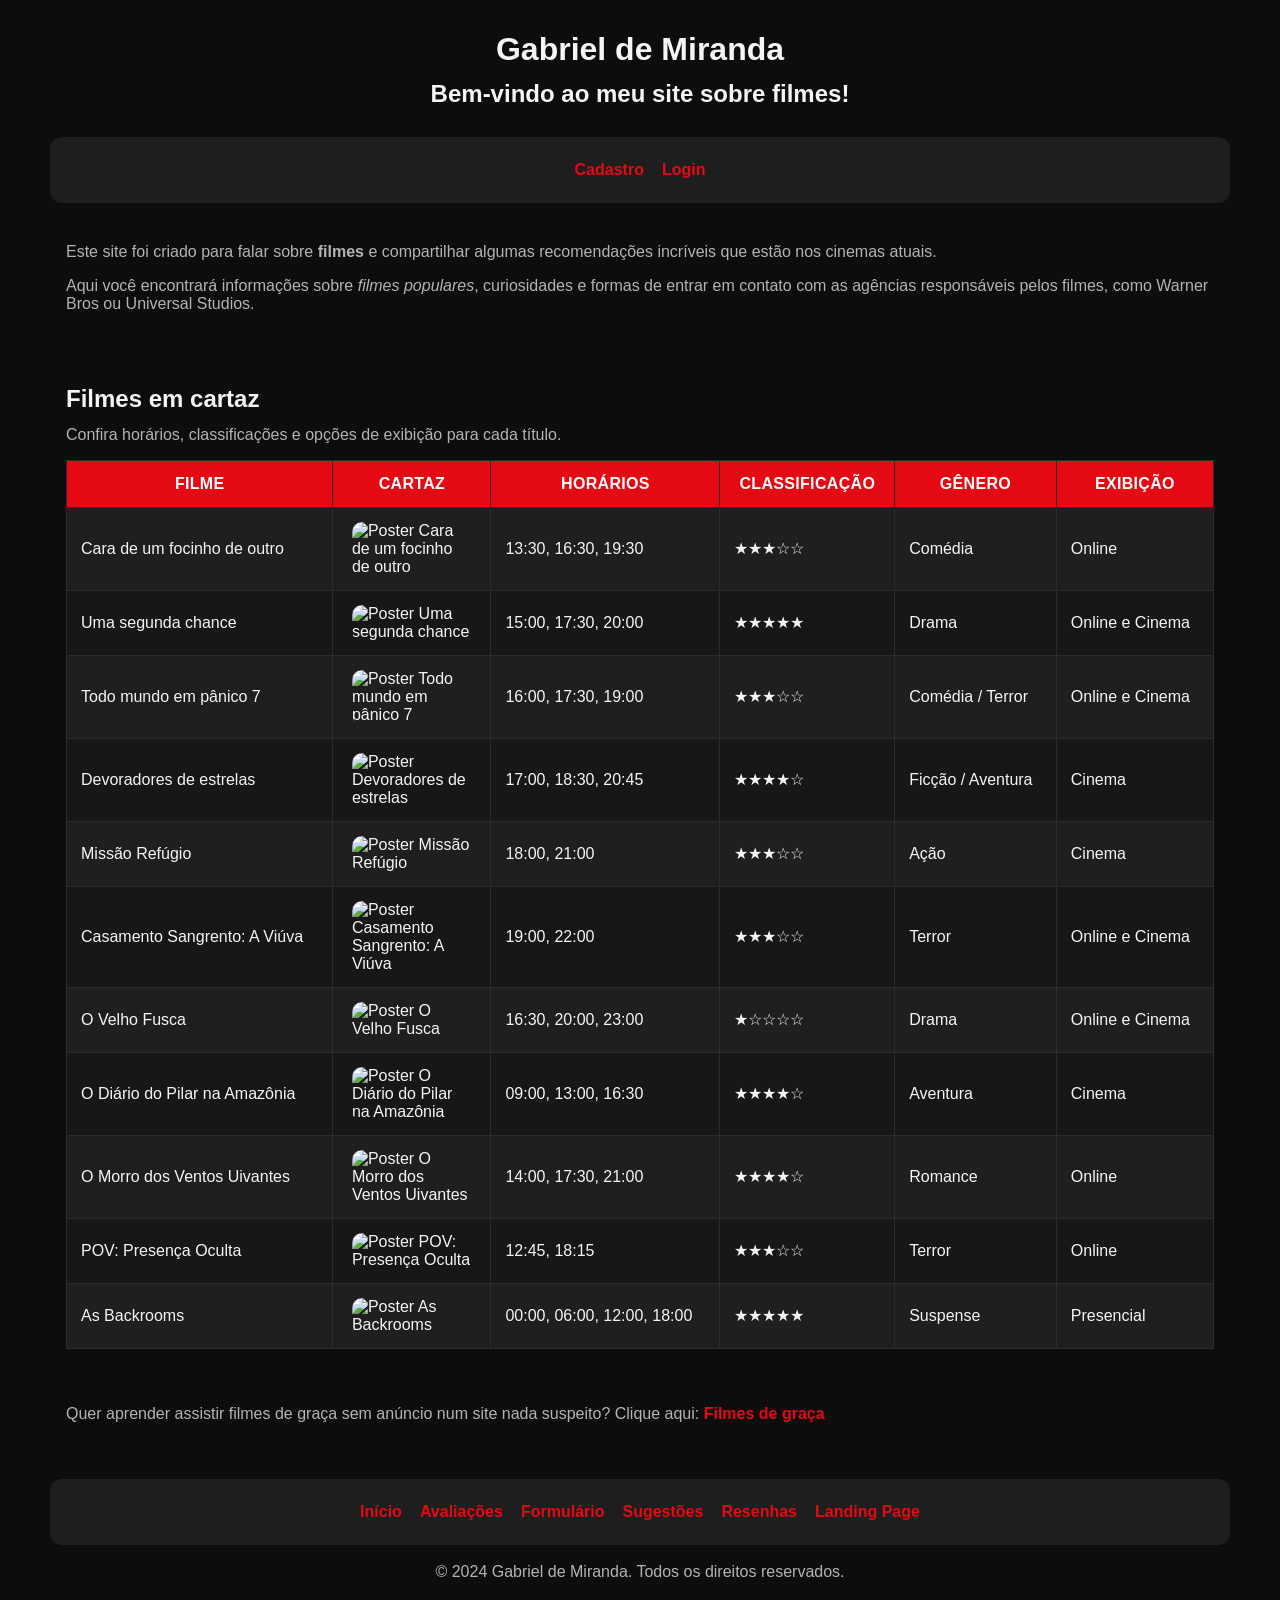
==== index.html @ 4d3b5ae1 "Responsividade alteração" ====
<!DOCTYPE html>
<html lang="pt-BR">

<head>
    <meta charset="UTF-8">
    <meta name="description" content="Gabriel de Miranda">
    <meta name="viewport" content="width=device-width, initial-scale=1.0">
    <title>Início - Filmes</title>
    <link rel="stylesheet" href="style.css">
</head>

<body>
    <header>
        <h1>Gabriel de Miranda</h1>
        <h2>Bem-vindo ao meu site sobre filmes!</h2>
    </header>

    <nav class="top-menu">
        <ul>
            <li><a href="conta/cadastro.html">Cadastro</a></li>
            <li><a href="conta/login.html">Login</a></li>
        </ul>
    </nav>

    <section class="intro">
        <p>Este site foi criado para falar sobre <strong>filmes</strong> e compartilhar algumas recomendações incríveis
            que estão nos cinemas atuais.</p>
        <p>Aqui você encontrará informações sobre <em>filmes populares</em>, curiosidades e formas de entrar em contato
            com as agências responsáveis pelos filmes, como Warner Bros ou Universal Studios.</p>
    </section>

    <section class="movie-table-section">
        <h2>Filmes em cartaz</h2>
        <p>Confira horários, classificações e opções de exibição para cada título.</p>

        <table class="movie-table">
            <thead>
                <tr>
                    <th>Filme</th>
                    <th>Cartaz</th>
                    <th>Horários</th>
                    <th>Classificação</th>
                    <th>Gênero</th>
                    <th>Exibição</th>
                </tr>
            </thead>
            <tbody>
                <tr>
                    <td>Cara de um focinho de outro</td>
                    <td><img class="poster"
                            src="https://br.web.img3.acsta.net/c_310_420/img/47/92/4792740edfeef9efd6152f65743bcc8e.jpg"
                            alt="Poster Cara de um focinho de outro"></td>
                    <td>13:30, 16:30, 19:30</td>
                    <td>★★★☆☆</td>
                    <td>Comédia</td>
                    <td>Online</td>
                </tr>
                <tr>
                    <td>Uma segunda chance</td>
                    <td><img class="poster"
                            src="https://br.web.img2.acsta.net/c_310_420/img/d8/b8/d8b881a85dfcc80a1103184df5039128.jpg"
                            alt="Poster Uma segunda chance"></td>
                    <td>15:00, 17:30, 20:00</td>
                    <td>★★★★★</td>
                    <td>Drama</td>
                    <td>Online e Cinema</td>
                </tr>
                <tr>
                    <td>Todo mundo em pânico 7</td>
                    <td><img class="poster"
                            src="https://br.web.img3.acsta.net/c_310_420/img/f9/05/f9057daa31ce46e6a8d9114415da3d88.jpg"
                            alt="Poster Todo mundo em pânico 7"></td>
                    <td>16:00, 17:30, 19:00</td>
                    <td>★★★☆☆</td>
                    <td>Comédia / Terror</td>
                    <td>Online e Cinema</td>
                </tr>
                <tr>
                    <td>Devoradores de estrelas</td>
                    <td><img class="poster"
                            src="https://br.web.img3.acsta.net/c_310_420/img/00/51/0051bc7965f851f46f856d4119741487.jpg"
                            alt="Poster Devoradores de estrelas"></td>
                    <td>17:00, 18:30, 20:45</td>
                    <td>★★★★☆</td>
                    <td>Ficção / Aventura</td>
                    <td>Cinema</td>
                </tr>
                <tr>
                    <td>Missão Refúgio</td>
                    <td><img class="poster"
                            src="https://tse4.mm.bing.net/th/id/OIP._Yv1V54DUYKxq0rd8Lj4CgHaJH?rs=1&pid=ImgDetMain&o=7&rm=3"
                            alt="Poster Missão Refúgio"></td>
                    <td>18:00, 21:00</td>
                    <td>★★★☆☆</td>
                    <td>Ação</td>
                    <td>Cinema</td>
                </tr>
                <tr>
                    <td>Casamento Sangrento: A Viúva</td>
                    <td><img class="poster"
                            src="https://tse2.mm.bing.net/th/id/OIP.L_45iMwqxzNr4Jb0W6HfYAAAAA?rs=1&pid=ImgDetMain&o=7&rm=3"
                            alt="Poster Casamento Sangrento: A Viúva"></td>
                    <td>19:00, 22:00</td>
                    <td>★★★☆☆</td>
                    <td>Terror</td>
                    <td>Online e Cinema</td>
                </tr>
                <tr>
                    <td>O Velho Fusca</td>
                    <td><img class="poster"
                            src="https://ingresso-a.akamaihd.net/prd/img/movie/o-velho-fusca/0d661753-6525-4499-8fdb-544d3c8961cc.webp"
                            alt="Poster O Velho Fusca"></td>
                    <td>16:30, 20:00, 23:00</td>
                    <td>★☆☆☆☆</td>
                    <td>Drama</td>
                    <td>Online e Cinema</td>
                </tr>
                <tr>
                    <td>O Diário do Pilar na Amazônia</td>
                    <td><img class="poster"
                            src="https://br.web.img3.acsta.net/c_310_420/img/ff/52/ff52836c4a365a40ba88e583629a0a9c.jpg"
                            alt="Poster O Diário do Pilar na Amazônia"></td>
                    <td>09:00, 13:00, 16:30</td>
                    <td>★★★★☆</td>
                    <td>Aventura</td>
                    <td>Cinema</td>
                </tr>
                <tr>
                    <td>O Morro dos Ventos Uivantes</td>
                    <td><img class="poster"
                            src="https://ingresso-a.akamaihd.net/prd/img/movie/o-morro-dos-ventos-uivantes/c49d48d8-a444-4e81-86cd-18ea1cad5202.webp"
                            alt="Poster O Morro dos Ventos Uivantes"></td>
                    <td>14:00, 17:30, 21:00</td>
                    <td>★★★★☆</td>
                    <td>Romance</td>
                    <td>Online</td>
                </tr>
                <tr>
                    <td>POV: Presença Oculta</td>
                    <td><img class="poster"
                            src="https://br.web.img2.acsta.net/c_310_420/img/98/85/9885ffaf3b5e3f537e50252d64cd3f02.jpg"
                            alt="Poster POV: Presença Oculta"></td>
                    <td>12:45, 18:15</td>
                    <td>★★★☆☆</td>
                    <td>Terror</td>
                    <td>Online</td>
                </tr>
                <tr>
                    <td>As Backrooms</td>
                    <td><img class="poster"
                            src="https://media.fstatic.com/lsvZSmba5WqUWxgvVQLoDSPXcoc=/322x478/smart/filters:format(webp)/media/movies/covers/2025/03/imagem_2025-03-15_110748937.png"
                            alt="Poster As Backrooms"></td>
                    <td>00:00, 06:00, 12:00, 18:00</td>
                    <td>★★★★★</td>
                    <td>Suspense</td>
                    <td>Presencial</td>
                </tr>
            </tbody>
        </table>
    </section>

    <section class="share-link">
        <p>Quer aprender assistir filmes de graça sem anúncio num site nada suspeito? Clique aqui: <a
                href="https://youtu.be/i8ju_10NkGY?si=MQJ43H3iL8rvfusj" target="_blank">Filmes de graça</a></p>
    </section>

    <nav>
        <ul>
            <li><a href="index.html">Início</a></li>
            <li><a href="sobre.html">Avaliações</a></li>
            <li><a href="conta/formularioFilmes.html">Formulário</a></li>
            <li><a href="contato.html">Sugestões</a></li>
            <li><a href="explication.html">Resenhas</a></li>
            <li><a href="landingpage.html">Landing Page</a></li>
        </ul>
    </nav>

    <footer>
        <p>© 2024 Gabriel de Miranda. Todos os direitos reservados.</p>
    </footer>
</body>

</html>
---- style.css ----
/* Tema de cores do site
   Fundo escuro, textos claros e detalhes em vermelho. */

* {
    box-sizing: border-box;
}

body {
    margin: 0;
    font-family: Arial, sans-serif;
    background-color: #0D0D0D;
    color: #F5F5F5;
}

header,
section,
footer,
nav {
    max-width: 1180px;
    margin: 0 auto;
    padding: 16px;
}

header {
    text-align: center;
    padding-top: 30px;
}

h1,
h2,
h3 {
    margin: 0 0 12px;
    line-height: 1.2;
}

p {
    margin: 0 0 16px;
    color: #B3B3B3;
}

a {
    color: #E50914;
    text-decoration: none;
    font-weight: bold;
}

a:hover {
    text-decoration: underline;
}

.top-menu ul,
nav ul {
    list-style: none;
    margin: 0;
    padding: 0;
    display: flex;
    flex-wrap: wrap;
    justify-content: center;
    gap: 18px;
}

.top-menu {
    background-color: rgba(31, 31, 31, 0.96);
    border-radius: 12px;
    margin: 0 auto 24px;
    max-width: 1180px;
}

nav {
    background-color: rgba(31, 31, 31, 0.96);
    border-radius: 12px;
    margin: 24px auto 0;
}

nav ul li {
    padding: 8px 0;
}

nav ul li a,
.top-menu ul li a {
    color: #E50914;
}

.intro,
.movie-table-section,
.share-link,
.review-list,
.landing-info {
    margin-bottom: 24px;
}

.movie-table {
    width: 100%;
    border-collapse: collapse;
    margin-top: 16px;
}

.movie-table th,
.movie-table td {
    padding: 14px;
    border: 1px solid #2b2b2b;
    vertical-align: middle;
}

.movie-table thead th {
    background-color: #E50914;
    color: #fff;
    text-transform: uppercase;
    letter-spacing: 0.02em;
}

.movie-table tbody tr {
    background-color: #1F1F1F;
}

.movie-table tbody tr:nth-child(even) {
    background-color: #171717;
}

.poster {
    width: 120px;
    border-radius: 10px;
    display: block;
    margin: 0 auto;
}

.review-list {
    display: grid;
    gap: 20px;
}

.review-card {
    background-color: #1F1F1F;
    border: 1px solid #2b2b2b;
    padding: 22px;
    border-radius: 16px;
}

.review-card h2 {
    margin-bottom: 10px;
    color: #F5F5F5;
}

.review-card .meta {
    margin-bottom: 10px;
    color: #B3B3B3;
}

.review-form-section {
    background-color: #1F1F1F;
    border: 1px solid #2b2b2b;
    border-radius: 18px;
    padding: 24px;
    margin-bottom: 24px;
}

.review-form {
    display: grid;
    gap: 16px;
}

.review-form label {
    color: #F5F5F5;
    font-weight: bold;
}

.review-form input,
.review-form select,
.review-form textarea {
    width: 100%;
    background-color: #0D0D0D;
    border: 1px solid #2b2b2b;
    color: #F5F5F5;
    padding: 12px;
    border-radius: 12px;
}

.review-form textarea {
    resize: vertical;
}

.review-form button {
    width: fit-content;
    padding: 14px 24px;
    margin-top: 8px;
}

.response-message {
    margin: 0;
    font-size: 0.95rem;
}

.editable {
    display: inline-block;
    background-color: #1F1F1F;
    padding: 16px;
    margin-top: 16px;
    border: 1px solid #2b2b2b;
    border-radius: 10px;
    width: calc(100% - 34px);
}

button,
.button {
    display: inline-block;
    background-color: #E50914;
    color: #fff;
    padding: 12px 22px;
    border-radius: 10px;
    border: none;
    text-transform: uppercase;
    letter-spacing: 0.04em;
    cursor: pointer;
}

button:hover,
.button:hover {
    opacity: 0.92;
}

.carousel {
    position: relative;
    overflow: hidden;
    margin: 0 auto;
    max-width: 1180px;
    border-radius: 18px;
}

.carousel-track {
    display: flex;
    width: 300%;
    animation: slide 18s infinite;
}

.carousel-slide {
    width: 100%;
    flex-shrink: 0;
    padding: 24px;
    display: grid;
    gap: 16px;
    align-items: center;
    justify-items: center;
    background-color: #141414;
}

.carousel-slide img {
    width: 100%;
    max-width: 420px;
    border-radius: 18px;
    box-shadow: 0 12px 30px rgba(0, 0, 0, 0.45);
}

.carousel-slide h2,
.carousel-slide p {
    max-width: 780px;
    text-align: center;
}

@keyframes slide {

    0%,
    33.333%,
    100% {
        transform: translateX(0);
    }

    34%,
    66.666% {
        transform: translateX(-33.333%);
    }

    67%,
    99.999% {
        transform: translateX(-66.666%);
    }
}

footer {
    text-align: center;
    padding: 18px 16px 32px;
    color: #888;
}

@media (max-width: 860px) {

    .movie-table th,
    .movie-table td {
        padding: 10px;
    }

    .carousel-track {
        animation-duration: 20s;
    }
}
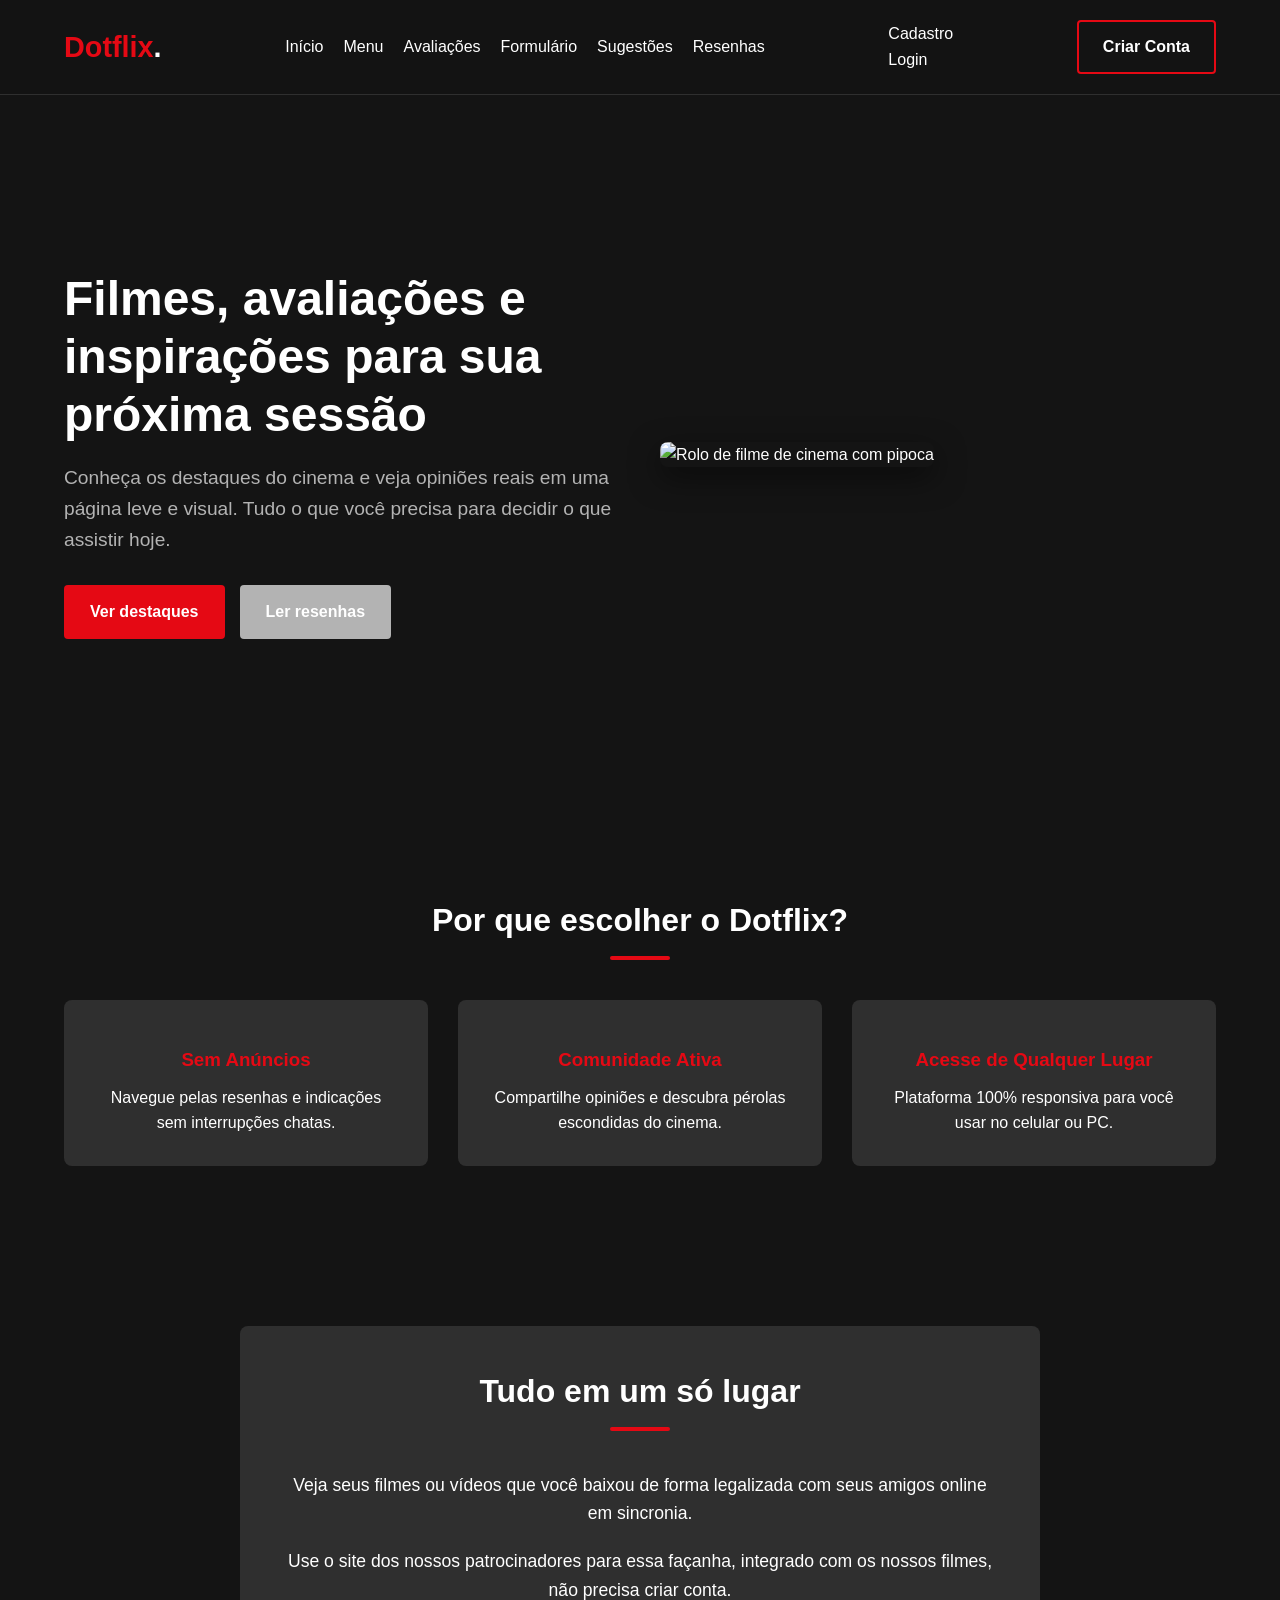
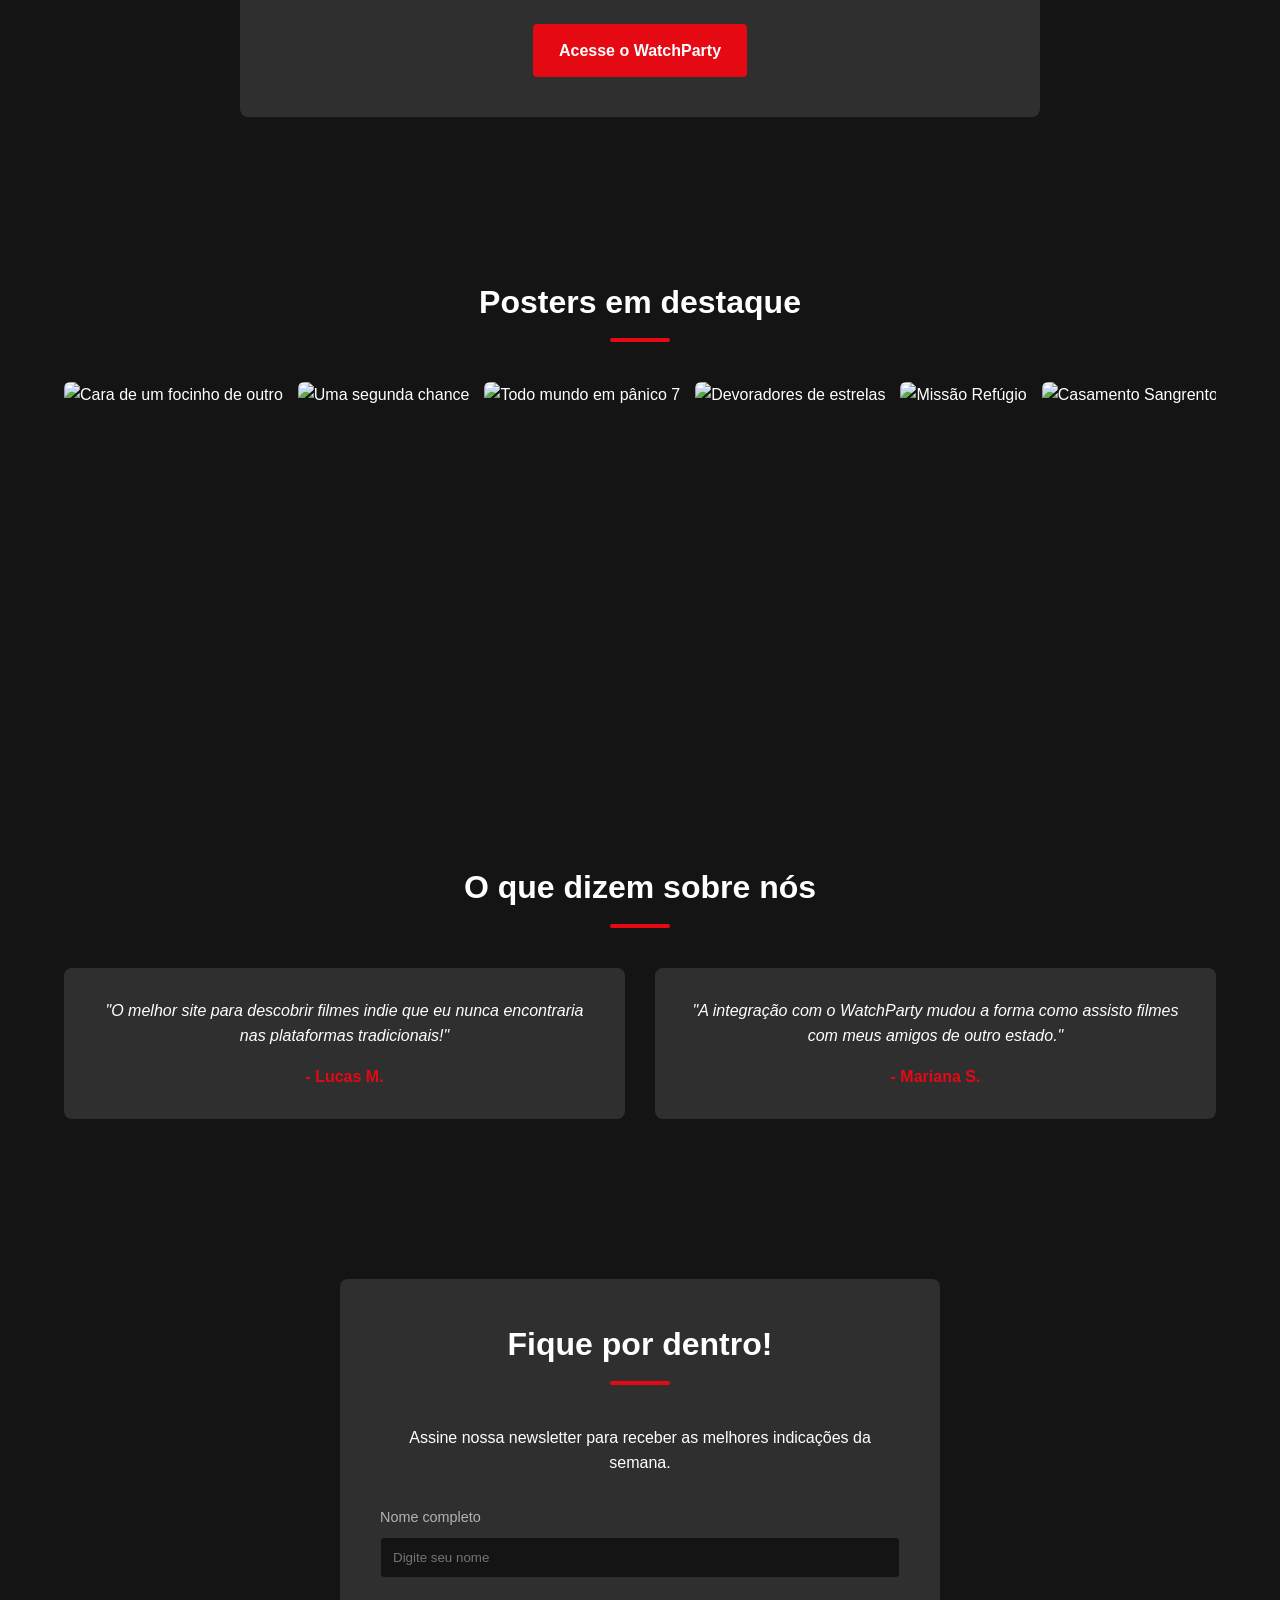
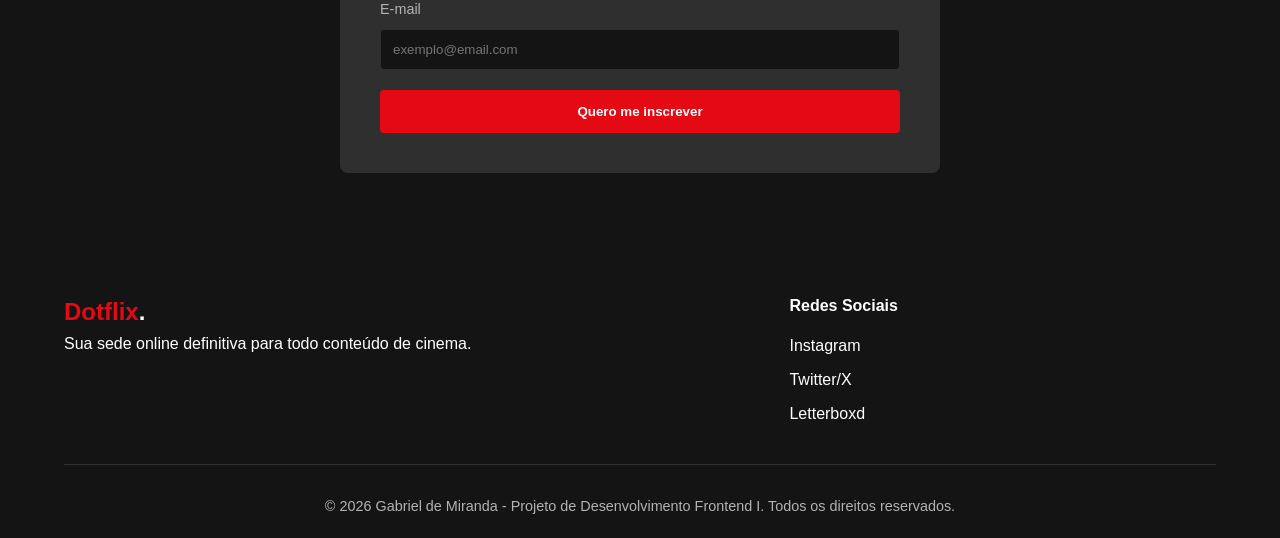
==== commit 880adb95: "." ====
--- a/index.html
+++ b/index.html
@@ -3,180 +3,170 @@
 
 <head>
     <meta charset="UTF-8">
-    <meta name="description" content="Gabriel de Miranda">
     <meta name="viewport" content="width=device-width, initial-scale=1.0">
-    <title>Início - Filmes</title>
-    <link rel="stylesheet" href="style.css">
+    <title>Landing Page - Dotflix</title>
+    <link href="https://fonts.googleapis.com/css2?family=Poppins:wght@300;400;600;700&display=swap" rel="stylesheet">
+    <link rel="stylesheet" href="CSS/landingpage.css">
+    <link rel="stylesheet" href="https://cdnjs.cloudflare.com/ajax/libs/font-awesome/7.0.1/css/all.min.css"
+        integrity="sha512-2SwdPD6INVrV/lHTZbO2nodKhrnDdJK9/kg2XD1r9uGqPo1cUbujc+IYdlYdEErWNu69gVcYgdxlmVmzTWnetw=="
+        crossorigin="anonymous" referrerpolicy="no-referrer" />
 </head>
 
 <body>
-    <header>
-        <h1>Gabriel de Miranda</h1>
-        <h2>Bem-vindo ao meu site sobre filmes!</h2>
-    </header>
-
-    <nav class="top-menu">
-        <ul>
-            <li><a href="conta/cadastro.html">Cadastro</a></li>
-            <li><a href="conta/login.html">Login</a></li>
-        </ul>
-    </nav>
-
-    <section class="intro">
-        <p>Este site foi criado para falar sobre <strong>filmes</strong> e compartilhar algumas recomendações incríveis
-            que estão nos cinemas atuais.</p>
-        <p>Aqui você encontrará informações sobre <em>filmes populares</em>, curiosidades e formas de entrar em contato
-            com as agências responsáveis pelos filmes, como Warner Bros ou Universal Studios.</p>
-    </section>
-
-    <section class="movie-table-section">
-        <h2>Filmes em cartaz</h2>
-        <p>Confira horários, classificações e opções de exibição para cada título.</p>
-
-        <table class="movie-table">
-            <thead>
-                <tr>
-                    <th>Filme</th>
-                    <th>Cartaz</th>
-                    <th>Horários</th>
-                    <th>Classificação</th>
-                    <th>Gênero</th>
-                    <th>Exibição</th>
-                </tr>
-            </thead>
-            <tbody>
-                <tr>
-                    <td>Cara de um focinho de outro</td>
-                    <td><img class="poster"
-                            src="https://br.web.img3.acsta.net/c_310_420/img/47/92/4792740edfeef9efd6152f65743bcc8e.jpg"
-                            alt="Poster Cara de um focinho de outro"></td>
-                    <td>13:30, 16:30, 19:30</td>
-                    <td>★★★☆☆</td>
-                    <td>Comédia</td>
-                    <td>Online</td>
-                </tr>
-                <tr>
-                    <td>Uma segunda chance</td>
-                    <td><img class="poster"
-                            src="https://br.web.img2.acsta.net/c_310_420/img/d8/b8/d8b881a85dfcc80a1103184df5039128.jpg"
-                            alt="Poster Uma segunda chance"></td>
-                    <td>15:00, 17:30, 20:00</td>
-                    <td>★★★★★</td>
-                    <td>Drama</td>
-                    <td>Online e Cinema</td>
-                </tr>
-                <tr>
-                    <td>Todo mundo em pânico 7</td>
-                    <td><img class="poster"
-                            src="https://br.web.img3.acsta.net/c_310_420/img/f9/05/f9057daa31ce46e6a8d9114415da3d88.jpg"
-                            alt="Poster Todo mundo em pânico 7"></td>
-                    <td>16:00, 17:30, 19:00</td>
-                    <td>★★★☆☆</td>
-                    <td>Comédia / Terror</td>
-                    <td>Online e Cinema</td>
-                </tr>
-                <tr>
-                    <td>Devoradores de estrelas</td>
-                    <td><img class="poster"
-                            src="https://br.web.img3.acsta.net/c_310_420/img/00/51/0051bc7965f851f46f856d4119741487.jpg"
-                            alt="Poster Devoradores de estrelas"></td>
-                    <td>17:00, 18:30, 20:45</td>
-                    <td>★★★★☆</td>
-                    <td>Ficção / Aventura</td>
-                    <td>Cinema</td>
-                </tr>
-                <tr>
-                    <td>Missão Refúgio</td>
-                    <td><img class="poster"
-                            src="https://tse4.mm.bing.net/th/id/OIP._Yv1V54DUYKxq0rd8Lj4CgHaJH?rs=1&pid=ImgDetMain&o=7&rm=3"
-                            alt="Poster Missão Refúgio"></td>
-                    <td>18:00, 21:00</td>
-                    <td>★★★☆☆</td>
-                    <td>Ação</td>
-                    <td>Cinema</td>
-                </tr>
-                <tr>
-                    <td>Casamento Sangrento: A Viúva</td>
-                    <td><img class="poster"
-                            src="https://tse2.mm.bing.net/th/id/OIP.L_45iMwqxzNr4Jb0W6HfYAAAAA?rs=1&pid=ImgDetMain&o=7&rm=3"
-                            alt="Poster Casamento Sangrento: A Viúva"></td>
-                    <td>19:00, 22:00</td>
-                    <td>★★★☆☆</td>
-                    <td>Terror</td>
-                    <td>Online e Cinema</td>
-                </tr>
-                <tr>
-                    <td>O Velho Fusca</td>
-                    <td><img class="poster"
-                            src="https://ingresso-a.akamaihd.net/prd/img/movie/o-velho-fusca/0d661753-6525-4499-8fdb-544d3c8961cc.webp"
-                            alt="Poster O Velho Fusca"></td>
-                    <td>16:30, 20:00, 23:00</td>
-                    <td>★☆☆☆☆</td>
-                    <td>Drama</td>
-                    <td>Online e Cinema</td>
-                </tr>
-                <tr>
-                    <td>O Diário do Pilar na Amazônia</td>
-                    <td><img class="poster"
-                            src="https://br.web.img3.acsta.net/c_310_420/img/ff/52/ff52836c4a365a40ba88e583629a0a9c.jpg"
-                            alt="Poster O Diário do Pilar na Amazônia"></td>
-                    <td>09:00, 13:00, 16:30</td>
-                    <td>★★★★☆</td>
-                    <td>Aventura</td>
-                    <td>Cinema</td>
-                </tr>
-                <tr>
-                    <td>O Morro dos Ventos Uivantes</td>
-                    <td><img class="poster"
-                            src="https://ingresso-a.akamaihd.net/prd/img/movie/o-morro-dos-ventos-uivantes/c49d48d8-a444-4e81-86cd-18ea1cad5202.webp"
-                            alt="Poster O Morro dos Ventos Uivantes"></td>
-                    <td>14:00, 17:30, 21:00</td>
-                    <td>★★★★☆</td>
-                    <td>Romance</td>
-                    <td>Online</td>
-                </tr>
-                <tr>
-                    <td>POV: Presença Oculta</td>
-                    <td><img class="poster"
-                            src="https://br.web.img2.acsta.net/c_310_420/img/98/85/9885ffaf3b5e3f537e50252d64cd3f02.jpg"
-                            alt="Poster POV: Presença Oculta"></td>
-                    <td>12:45, 18:15</td>
-                    <td>★★★☆☆</td>
-                    <td>Terror</td>
-                    <td>Online</td>
-                </tr>
-                <tr>
-                    <td>As Backrooms</td>
-                    <td><img class="poster"
-                            src="https://media.fstatic.com/lsvZSmba5WqUWxgvVQLoDSPXcoc=/322x478/smart/filters:format(webp)/media/movies/covers/2025/03/imagem_2025-03-15_110748937.png"
-                            alt="Poster As Backrooms"></td>
-                    <td>00:00, 06:00, 12:00, 18:00</td>
-                    <td>★★★★★</td>
-                    <td>Suspense</td>
-                    <td>Presencial</td>
-                </tr>
-            </tbody>
-        </table>
-    </section>
-
-    <section class="share-link">
-        <p>Quer aprender assistir filmes de graça sem anúncio num site nada suspeito? Clique aqui: <a
-                href="https://youtu.be/i8ju_10NkGY?si=MQJ43H3iL8rvfusj" target="_blank">Filmes de graça</a></p>
-    </section>
-
-    <nav>
+    <header class = "main-header">
+        <div class="logo">Dotflix<span>.</span></div>
+        <nav class = "main-nav">
         <ul>
             <li><a href="index.html">Início</a></li>
+            <li><a href="menu.html">Menu</a></li>
             <li><a href="sobre.html">Avaliações</a></li>
             <li><a href="conta/formularioFilmes.html">Formulário</a></li>
             <li><a href="contato.html">Sugestões</a></li>
             <li><a href="explication.html">Resenhas</a></li>
-            <li><a href="landingpage.html">Landing Page</a></li>
         </ul>
     </nav>
+    <ul>
+        <li><a href="conta/cadastro.html">Cadastro</a></li>
+        <li><a href="conta/login.html">Login</a></li>
+    </ul>
+        <a class="button btn-outline" href="#cadastro">Criar Conta</a>
+    </header>
+
+    <main>
+        <section id="inicio" class="hero">
+            <div class="hero-content">
+                <h1>Filmes, avaliações e inspirações para sua próxima sessão</h1>
+                <p>Conheça os destaques do cinema e veja opiniões reais em uma página leve e visual. Tudo o que você
+                    precisa para decidir o que assistir hoje.</p>
+                <div class="hero-buttons">
+                    <a class="button btn-primary" href="#posters">Ver destaques</a>
+                    <a class="button btn-secondary" href="explication.html">Ler resenhas</a>
+                </div>
+            </div>
+            <div class="hero-image">
+                <img src="https://images.unsplash.com/photo-1536440136628-849c177e76a1?ixlib=rb-4.0.3&auto=format&fit=crop&w=800&q=80"
+                    alt="Rolo de filme de cinema com pipoca">
+            </div>
+        </section>
+        <section id="beneficios" class="benefits">
+            <h2 class="section-title">Por que escolher o Dotflix?</h2>
+            <div class="cards-container">
+                <div class="card">
+                    <div class="card-icon">
+                        <i class="fas fa-times"></i>
+                    </div>
+                    <h3>Sem Anúncios</h3>
+                    <p>Navegue pelas resenhas e indicações sem interrupções chatas.</p>
+                </div>
+                <div class="card">
+                    <div class="card-icon">
+                        <i class="fas fa-users"></i>
+                    </div>
+                    <h3>Comunidade Ativa</h3>
+                    <p>Compartilhe opiniões e descubra pérolas escondidas do cinema.</p>
+                </div>
+                <div class="card">
+                    <div class="card-icon">
+                        <i class="fas fa-laptop"></i>
+                    </div>
+                    <h3>Acesse de Qualquer Lugar</h3>
+                    <p>Plataforma 100% responsiva para você usar no celular ou PC.</p>
+                </div>
+            </div>
+        </section>
+        <section id="sobre" class="about">
+            <div class="about-text">
+                <h2 class="section-title">Tudo em um só lugar</h2>
+                <p>Veja seus filmes ou vídeos que você baixou de forma legalizada com seus amigos online em sincronia.
+                </p>
+                <p>Use o site dos nossos patrocinadores para essa façanha, integrado com os nossos filmes, não precisa
+                    criar conta.</p>
+                <a class="button btn-primary" href="https://www.watchparty.me/" target="_blank">Acesse o WatchParty</a>
+            </div>
+        </section>
+        <section id="posters" class="carousel-section">
+            <h2 class="section-title">Posters em destaque</h2>
+            <div class="carousel">
+                <div class="carousel-track">
+                    <img src="https://br.web.img3.acsta.net/c_310_420/img/47/92/4792740edfeef9efd6152f65743bcc8e.jpg"
+                        alt="Cara de um focinho de outro">
+                    <img src="https://br.web.img2.acsta.net/c_310_420/img/d8/b8/d8b881a85dfcc80a1103184df5039128.jpg"
+                        alt="Uma segunda chance">
+                    <img src="https://br.web.img3.acsta.net/c_310_420/img/f9/05/f9057daa31ce46e6a8d9114415da3d88.jpg"
+                        alt="Todo mundo em pânico 7">
+                    <img src="https://br.web.img3.acsta.net/c_310_420/img/00/51/0051bc7965f851f46f856d4119741487.jpg"
+                        alt="Devoradores de estrelas">
+                    <img src="https://tse4.mm.bing.net/th/id/OIP._Yv1V54DUYKxq0rd8Lj4CgHaJH?rs=1&pid=ImgDetMain&o=7&rm=3"
+                        alt="Missão Refúgio">
+                    <img src="https://tse2.mm.bing.net/th/id/OIP.L_45iMwqxzNr4Jb0W6HfYAAAAA?rs=1&pid=ImgDetMain&o=7&rm=3"
+                        alt="Casamento Sangrento: A Viúva">
+                    <img src="https://ingresso-a.akamaihd.net/prd/img/movie/o-velho-fusca/0d661753-6525-4499-8fdb-544d3c8961cc.webp"
+                        alt="O Velho Fusca">
+                    <img src="https://br.web.img3.acsta.net/c_310_420/img/ff/52/ff52836c4a365a40ba88e583629a0a9c.jpg"
+                        alt="O Diário do Pilar na Amazônia">
+                    <img src="https://ingresso-a.akamaihd.net/prd/img/movie/o-morro-dos-ventos-uivantes/c49d48d8-a444-4e81-86cd-18ea1cad5202.webp"
+                        alt="O Morro dos Ventos Uivantes">
+                    <img src="https://br.web.img2.acsta.net/c_310_420/img/98/85/9885ffaf3b5e3f537e50252d64cd3f02.jpg"
+                        alt="POV: Presença Oculta">
+                    <img src="https://media.fstatic.com/lsvZSmba5WqUWxgvVQLoDSPXcoc=/322x478/smart/filters:format(webp)/media/movies/covers/2025/03/imagem_2025-03-15_110748937.png"
+                        alt="As Backrooms">
+                </div>
+            </div>
+        </section>
+        <section class="testimonials">
+            <h2 class="section-title">O que dizem sobre nós</h2>
+            <div class="cards-container">
+                <article class="testimonial-card">
+                    <p class="quote">"O melhor site para descobrir filmes indie que eu nunca encontraria nas plataformas
+                        tradicionais!"</p>
+                    <span class="author">- Lucas M.</span>
+                </article>
+                <article class="testimonial-card">
+                    <p class="quote">"A integração com o WatchParty mudou a forma como assisto filmes com meus amigos de
+                        outro estado."</p>
+                    <span class="author">- Mariana S.</span>
+                </article>
+            </div>
+        </section>
+        <section id="contato" class="contact-section">
+            <div class="form-container">
+                <h2 class="section-title">Fique por dentro!</h2>
+                <p>Assine nossa newsletter para receber as melhores indicações da semana.</p>
+                <form action="#" method="POST" class="contact-form">
+                    <div class="input-group">
+                        <label for="nome">Nome completo</label>
+                        <input type="text" id="nome" name="nome" placeholder="Digite seu nome" required>
+                    </div>
+                    <div class="input-group">
+                        <label for="email">E-mail</label>
+                        <input type="email" id="email" name="email" placeholder="exemplo@email.com" required>
+                    </div>
+                    <button type="submit" class="button btn-primary btn-block">Quero me inscrever</button>
+                </form>
+            </div>
+        </section>
+    </main>
 
     <footer>
-        <p>© 2024 Gabriel de Miranda. Todos os direitos reservados.</p>
+        <div class="footer-content">
+            <div class="footer-brand">
+                <h3>Dotflix<span>.</span></h3>
+                <p>Sua sede online definitiva para todo conteúdo de cinema.</p>
+            </div>
+            <div class="footer-links">
+                <h4>Redes Sociais</h4>
+                <ul>
+                    <li><a href="dotflix">Instagram</a></li>
+                    <li><a href="dotflix">Twitter/X</a></li>
+                    <li><a href="dotflix">Letterboxd</a></li>
+                </ul>
+            </div>
+            <nav>
+        <ul>
+        </div>
+        <div class="footer-bottom">
+            <p>© 2026 Gabriel de Miranda - Projeto de Desenvolvimento Frontend I. Todos os direitos reservados.</p>
+        </div>
     </footer>
 </body>
 
--- a/CSS/landingpage.css
+++ b/CSS/landingpage.css
@@ -0,0 +1,395 @@
+:root {
+    --primary-color: #E50914;
+    --primary-hover: #b20710;
+    --bg-dark: #141414;
+    --bg-card: #2f2f2f;
+    --text-light: #ffffff;
+    --text-muted: #b3b3b3;
+    --greenie: #28a745;
+    --font-main: 'Poppins', sans-serif;
+    --transition: all 0.3s ease;
+}
+
+* {
+    margin: 0;
+    padding: 0;
+    box-sizing: border-box;
+}
+
+html {
+    scroll-behavior: smooth;
+}
+
+body {
+    font-family: var(--font-main);
+    background-color: var(--bg-dark);
+    color: var(--text-light);
+    line-height: 1.6;
+}
+
+a {
+    text-decoration: none;
+    color: inherit;
+    transition: var(--transition);
+}
+
+ul {
+    list-style: none;
+}
+
+.section-title {
+    text-align: center;
+    font-size: 2rem;
+    margin-bottom: 2.5rem;
+    position: relative;
+}
+
+.section-title::after {
+    content: "";
+    display: block;
+    width: 60px;
+    height: 4px;
+    background-color: var(--primary-color);
+    margin: 10px auto 0;
+    border-radius: 2px;
+}
+
+.button {
+    display: inline-block;
+    padding: 12px 24px;
+    border-radius: 4px;
+    font-weight: 600;
+    text-align: center;
+    cursor: pointer;
+    border: 2px solid transparent;
+}
+
+.btn-primary {
+    background-color: var(--primary-color);
+    color: var(--text-light);
+}
+
+.btn-primary:hover {
+    background-color: var(--primary-hover);
+}
+
+.btn-secondary {
+    background-color: var(--text-muted);
+    color: var(--text-light);
+}
+
+.btn-secondary:hover {
+    background-color: var(--text-muted);
+}
+
+.btn-outline {
+    border-color: var(--primary-color);
+    color: var(--text-light);
+}
+
+.btn-outline:hover {
+    background-color: var(--primary-color);
+}
+
+.btn-block {
+    display: block;
+    width: 100%;
+}
+
+.main-header {
+    display: flex;
+    justify-content: space-between;
+    align-items: center;
+    padding: 20px 5%;
+    background-color: rgba(20, 20, 20, 0.95);
+    position: sticky;
+    top: 0;
+    z-index: 1000;
+    border-bottom: 1px solid var(--bg-card);
+}
+
+.logo {
+    font-size: 1.8rem;
+    font-weight: 700;
+    color: var(--primary-color);
+}
+
+.logo span {
+    color: var(--text-light);
+}
+
+.main-nav ul {
+    display: flex;
+    gap: 20px;
+}
+
+.main-nav a:hover {
+    color: var(--text-muted);
+}
+
+.hero {
+    display: grid;
+    grid-template-columns: 1fr 1fr;
+    align-items: center;
+    gap: 40px;
+    padding: 80px 5%;
+    min-height: 80vh;
+}
+
+.hero-content h1 {
+    font-size: 3rem;
+    line-height: 1.2;
+    margin-bottom: 20px;
+}
+
+.hero-content p {
+    font-size: 1.2rem;
+    color: var(--text-muted);
+    margin-bottom: 30px;
+}
+
+.hero-buttons {
+    display: flex;
+    gap: 15px;
+}
+
+.hero-image img {
+    width: 100%;
+    border-radius: 8px;
+    box-shadow: 0 10px 30px rgba(0, 0, 0, 0.5);
+}
+
+.benefits,
+.about,
+.carousel-section,
+.testimonials,
+.contact-section {
+    padding: 80px 5%;
+}
+
+.cards-container {
+    display: grid;
+    grid-template-columns: repeat(auto-fit, minmax(280px, 1fr));
+    gap: 30px;
+}
+
+.card,
+.testimonial-card {
+    background-color: var(--bg-card);
+    padding: 30px;
+    border-radius: 8px;
+    text-align: center;
+    transition: var(--transition);
+}
+
+.card:hover,
+.testimonial-card:hover {
+    transform: translateY(-10px);
+    box-shadow: 0 10px 20px rgba(0, 0, 0, 0.5);
+}
+
+.card-icon {
+    font-size: 3rem;
+    margin-bottom: 15px;
+}
+
+.card h3 {
+    margin-bottom: 10px;
+    color: var(--primary-color);
+}
+
+.testimonial-card .quote {
+    font-style: italic;
+    margin-bottom: 15px;
+}
+
+.testimonial-card .author {
+    font-weight: 600;
+    color: var(--primary-color);
+}
+
+.about-text {
+    max-width: 800px;
+    margin: 0 auto;
+    text-align: center;
+    background-color: var(--bg-card);
+    padding: 40px;
+    border-radius: 8px;
+}
+
+.about-text p {
+    margin-bottom: 20px;
+    font-size: 1.1rem;
+}
+
+.carousel {
+    width: 100%;
+    overflow-x: auto;
+    padding-bottom: 20px;
+    scrollbar-width: thin;
+    scrollbar-color: var(--primary-color) var(--bg-dark);
+}
+
+.carousel::-webkit-scrollbar {
+    height: 8px;
+}
+
+.carousel::-webkit-scrollbar-thumb {
+    background-color: var(--primary-color);
+    border-radius: 4px;
+}
+
+.carousel-track {
+    display: flex;
+    gap: 15px;
+    width: max-content;
+}
+
+.carousel-track img {
+    height: 300px;
+    border-radius: 6px;
+    object-fit: cover;
+    transition: transform 0.3s;
+}
+
+.carousel-track img:hover {
+    transform: scale(1.05);
+}
+
+.form-container {
+    max-width: 600px;
+    margin: 0 auto;
+    background-color: var(--bg-card);
+    padding: 40px;
+    border-radius: 8px;
+}
+
+.form-container p {
+    text-align: center;
+    margin-bottom: 30px;
+}
+
+.input-group {
+    margin-bottom: 20px;
+    display: flex;
+    flex-direction: column;
+}
+
+.input-group label {
+    margin-bottom: 8px;
+    font-size: 0.9rem;
+    color: var(--text-muted);
+}
+
+.input-group input {
+    padding: 12px;
+    border: 1px solid var(--bg-card);
+    border-radius: 4px;
+    background-color: var(--bg-dark);
+    color: var(--text-light);
+    font-family: inherit;
+    transition: var(--transition);
+}
+
+.input-group input:focus {
+    outline: none;
+    border-color: var(--primary-color);
+    box-shadow: 0 0 5px rgba(230, 20, 20, 0.5);
+}
+
+.input-group input:not(:placeholder-shown):valid {
+    border-color: var(--greenie);
+}
+
+.input-group input:not(:placeholder-shown):invalid {
+    border-color: var(--primary-color);
+}
+
+footer {
+    background-color: var(--bg-dark);
+    padding: 40px 5% 20px;
+}
+
+.footer-content {
+    display: flex;
+    justify-content: space-between;
+    flex-wrap: wrap;
+    gap: 30px;
+    margin-bottom: 30px;
+    border-bottom: 1px solid var(--bg-card);
+    padding-bottom: 30px;
+}
+
+.footer-brand h3 {
+    color: var(--primary-color);
+    font-size: 1.5rem;
+}
+
+.footer-brand span {
+    color: var(--text-light);
+}
+
+.footer-links h4 {
+    margin-bottom: 15px;
+}
+
+.footer-links ul li {
+    margin-bottom: 8px;
+}
+
+.footer-links a:hover {
+    color: var(--primary-color);
+}
+
+.footer-bottom {
+    text-align: center;
+    color: var(--text-muted);
+    font-size: 0.9rem;
+}
+
+@media (max-width: 990px) {
+    .hero {
+        grid-template-columns: 1fr;
+        text-align: center;
+        padding-top: 40px;
+    }
+
+    .hero-buttons {
+        justify-content: center;
+    }
+
+    .hero-image img {
+        max-width: 80%;
+    }
+}
+
+@media (max-width: 770px) {
+    .main-header {
+        flex-direction: column;
+        gap: 15px;
+        padding: 15px;
+    }
+
+    .main-nav ul {
+        flex-wrap: wrap;
+        justify-content: center;
+        gap: 10px;
+    }
+
+    .hero-content h1 {
+        font-size: 2rem;
+    }
+
+    .hero-buttons {
+        flex-direction: column;
+    }
+
+    .hero-image img {
+        max-width: 100%;
+    }
+
+    .footer-content {
+        flex-direction: column;
+        text-align: center;
+    }
+}
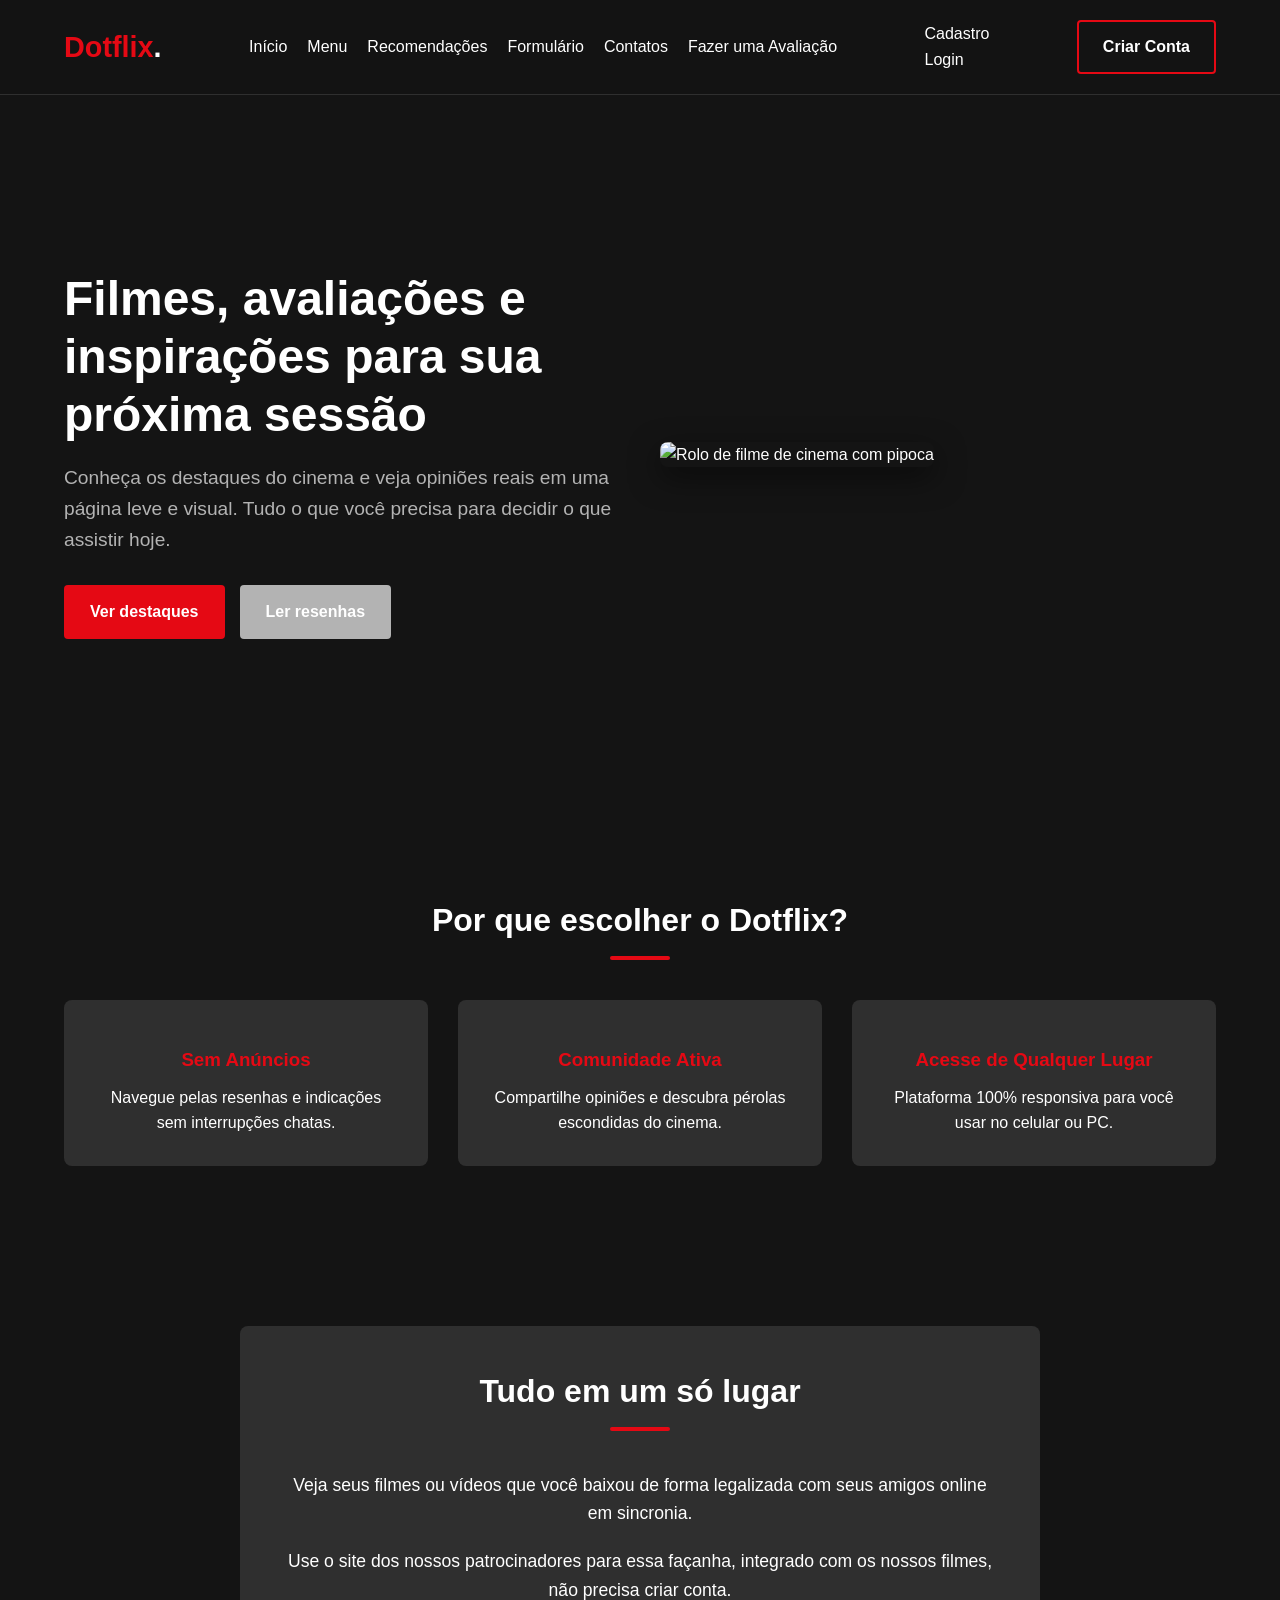
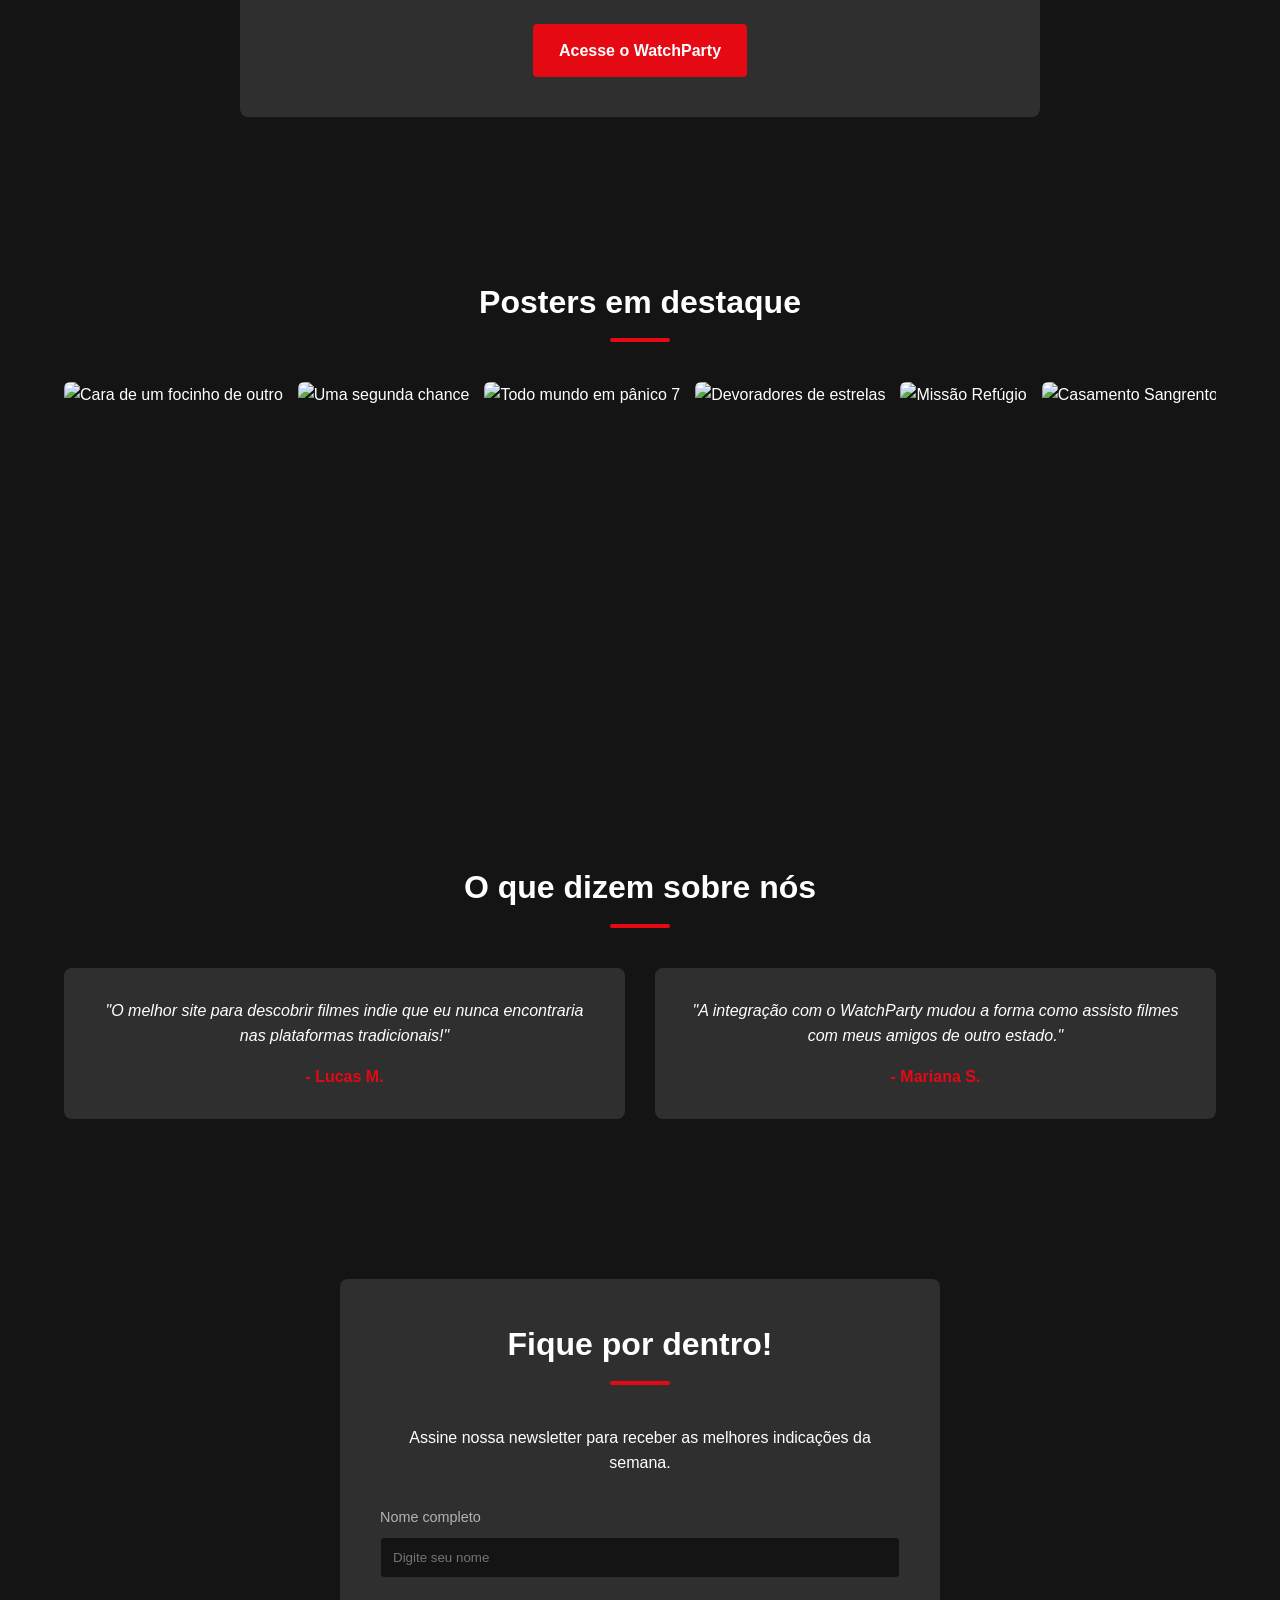
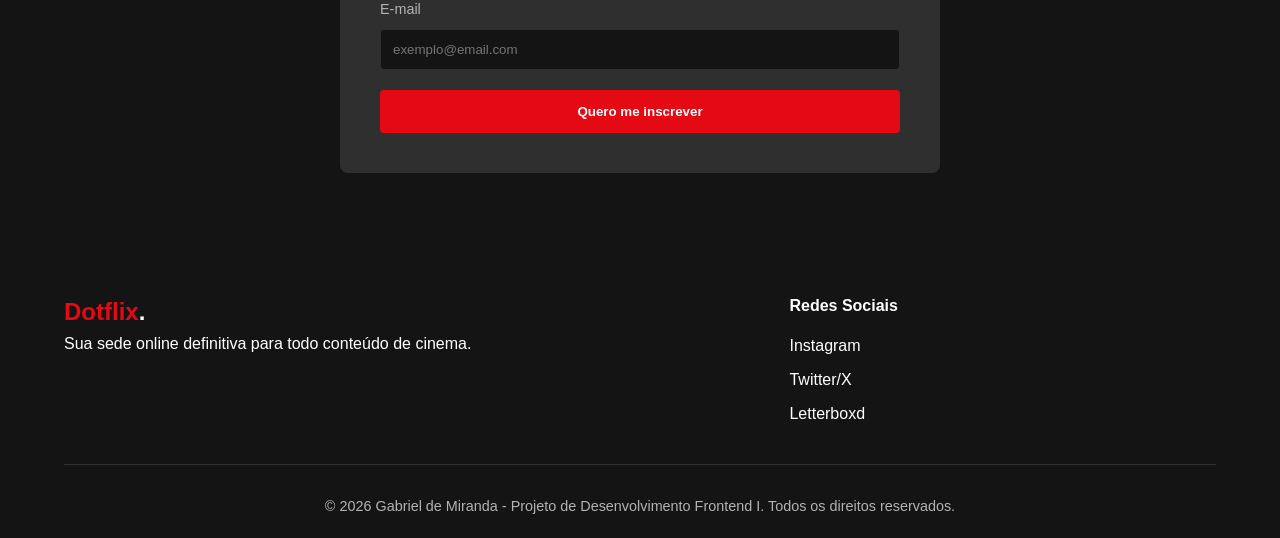
==== commit 773613bf: "." ====
--- a/index.html
+++ b/index.html
@@ -13,22 +13,22 @@
 </head>
 
 <body>
-    <header class = "main-header">
+    <header class="main-header">
         <div class="logo">Dotflix<span>.</span></div>
-        <nav class = "main-nav">
+        <nav class="main-nav">
+            <ul>
+                <li><a href="index.html">Início</a></li>
+                <li><a href="menu.html">Menu</a></li>
+                <li><a href="sobre.html">Recomendações</a></li>
+                <li><a href="conta/formularioFilmes.html">Formulário</a></li>
+                <li><a href="contato.html">Contatos</a></li>
+                <li><a href="explication.html">Fazer uma Avaliação</a></li>
+            </ul>
+        </nav>
         <ul>
-            <li><a href="index.html">Início</a></li>
-            <li><a href="menu.html">Menu</a></li>
-            <li><a href="sobre.html">Avaliações</a></li>
-            <li><a href="conta/formularioFilmes.html">Formulário</a></li>
-            <li><a href="contato.html">Sugestões</a></li>
-            <li><a href="explication.html">Resenhas</a></li>
+            <li><a href="conta/cadastro.html">Cadastro</a></li>
+            <li><a href="conta/login.html">Login</a></li>
         </ul>
-    </nav>
-    <ul>
-        <li><a href="conta/cadastro.html">Cadastro</a></li>
-        <li><a href="conta/login.html">Login</a></li>
-    </ul>
         <a class="button btn-outline" href="#cadastro">Criar Conta</a>
     </header>
 
@@ -162,7 +162,7 @@
                 </ul>
             </div>
             <nav>
-        <ul>
+                <ul>
         </div>
         <div class="footer-bottom">
             <p>© 2026 Gabriel de Miranda - Projeto de Desenvolvimento Frontend I. Todos os direitos reservados.</p>
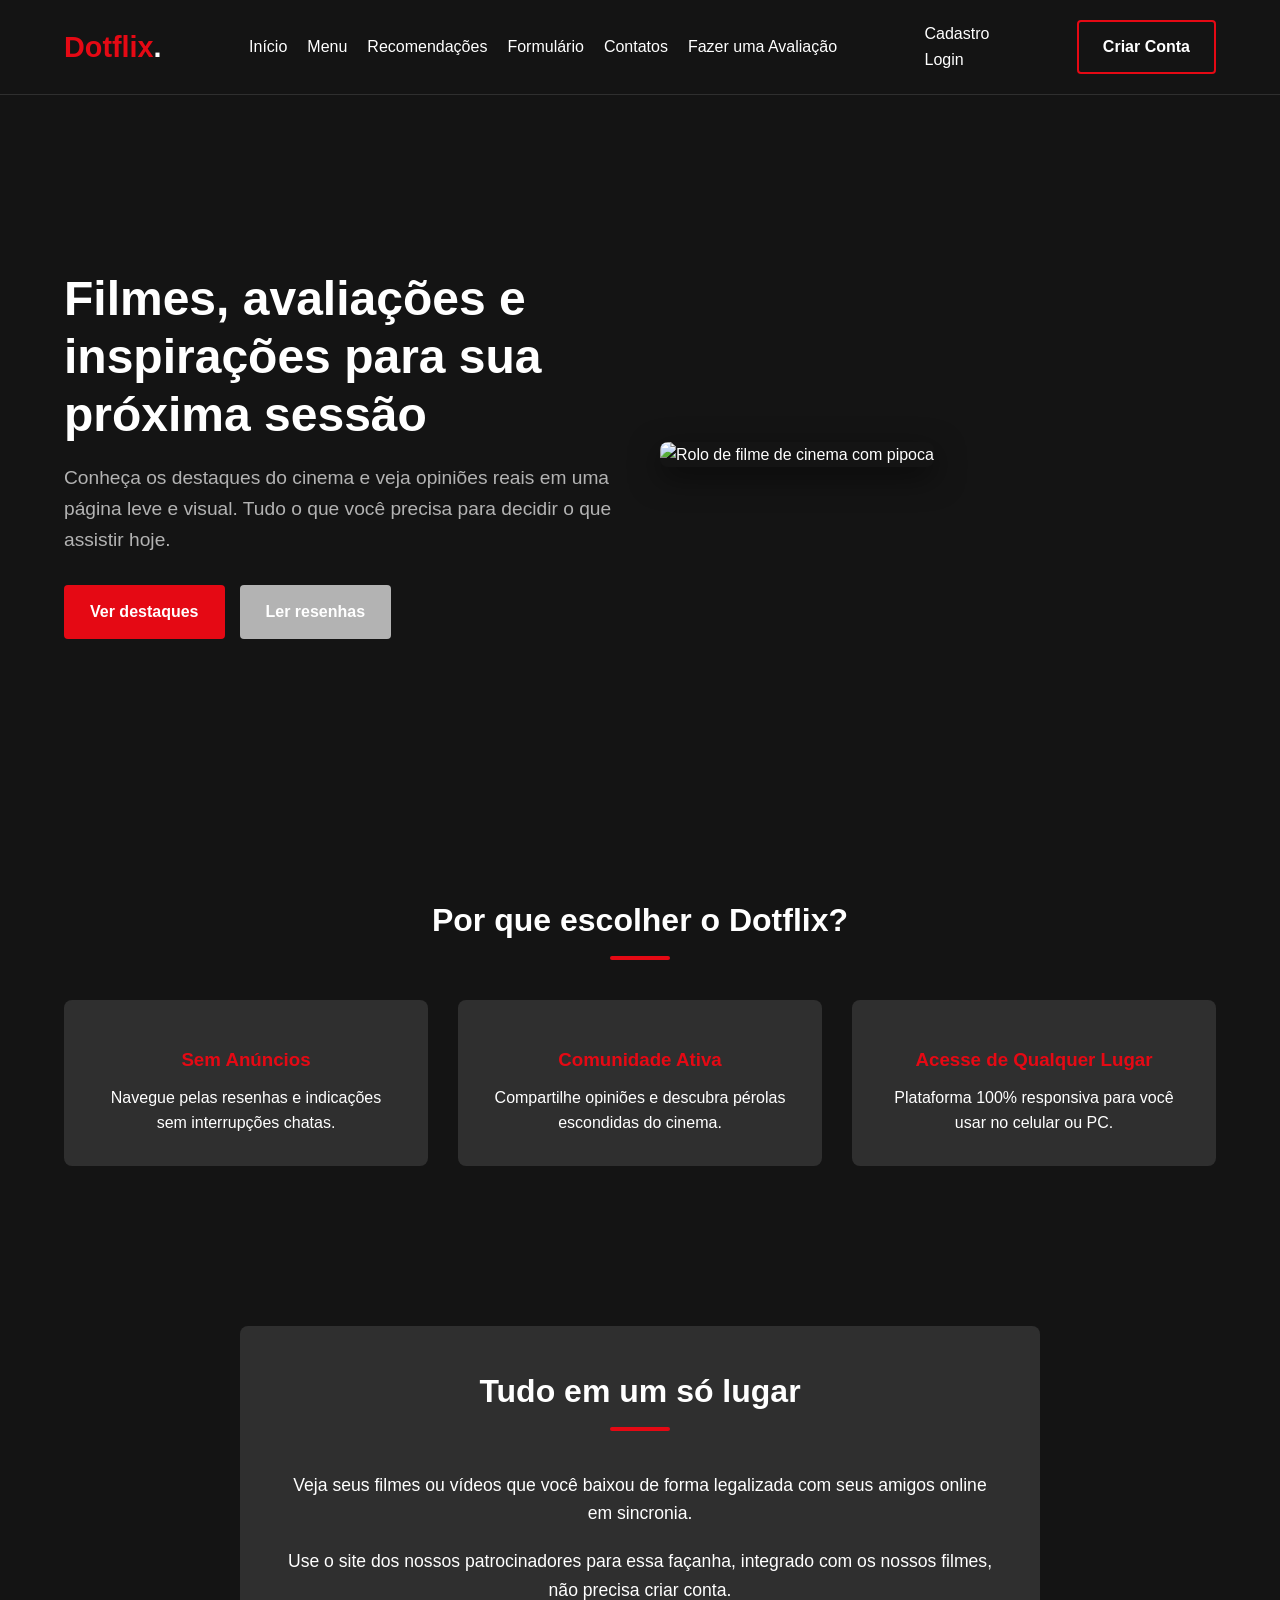
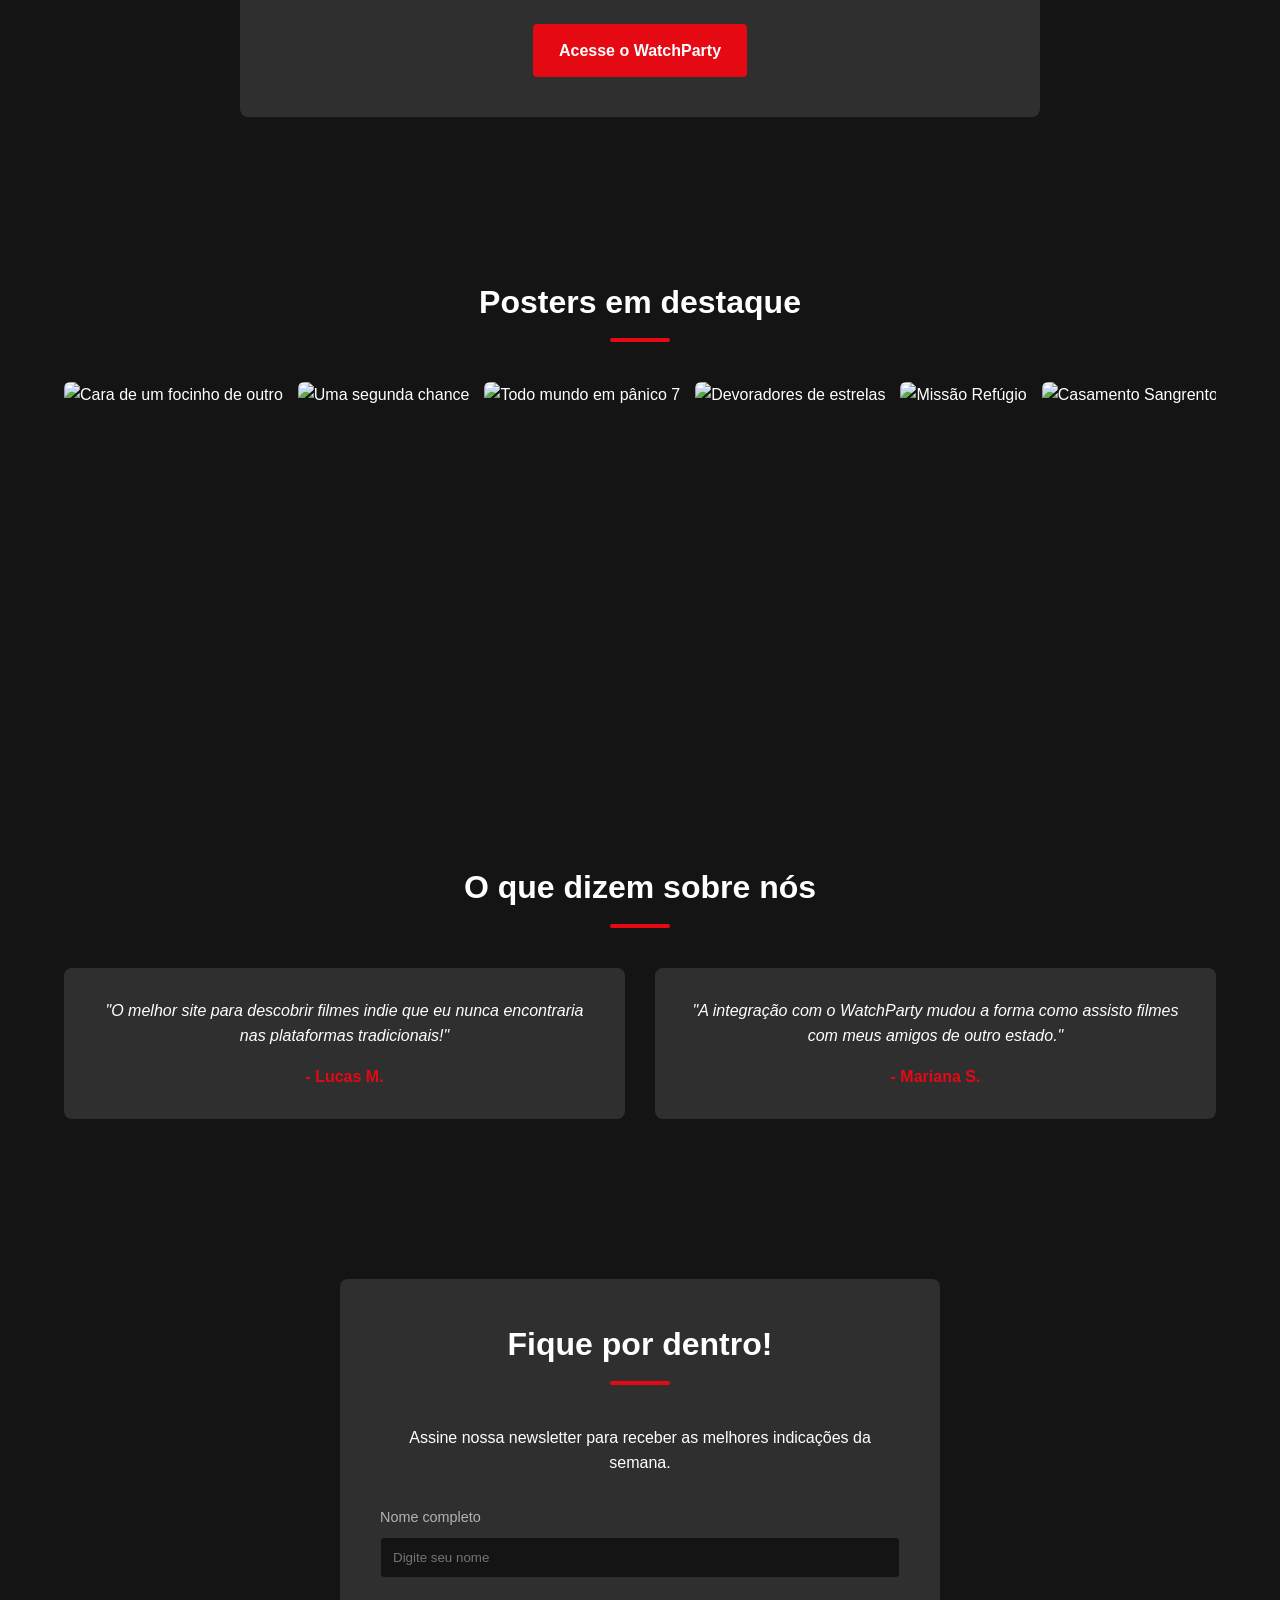
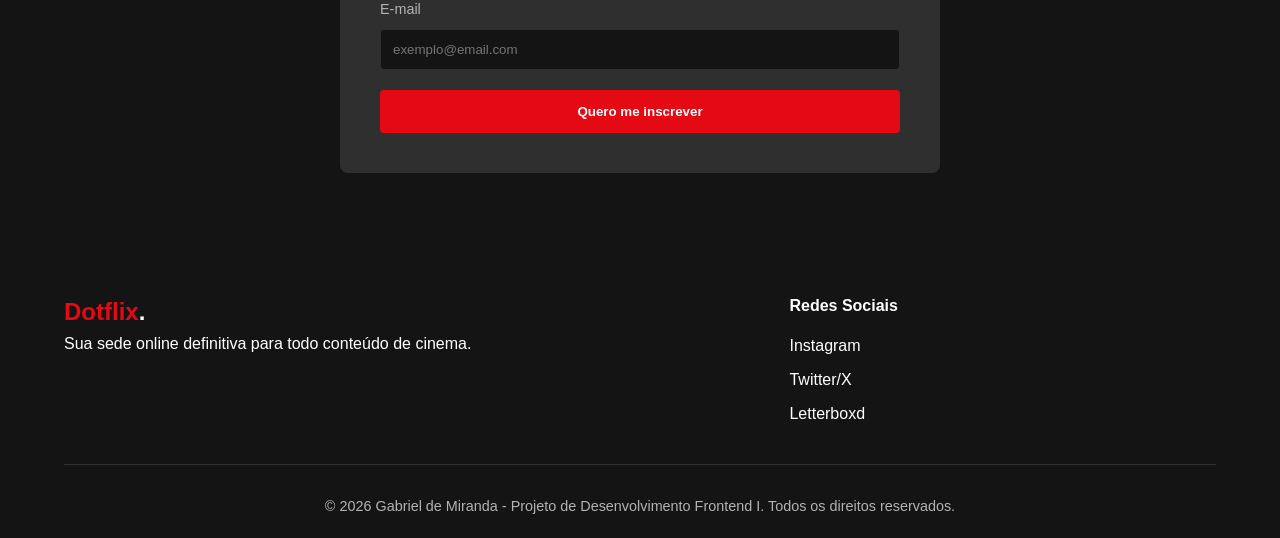
==== commit 098dbafd: "." ====
--- a/index.html
+++ b/index.html
@@ -5,11 +5,12 @@
     <meta charset="UTF-8">
     <meta name="viewport" content="width=device-width, initial-scale=1.0">
     <title>Landing Page - Dotflix</title>
+    <link rel="icon" type="image/png" href="favicon.png">
     <link href="https://fonts.googleapis.com/css2?family=Poppins:wght@300;400;600;700&display=swap" rel="stylesheet">
     <link rel="stylesheet" href="CSS/landingpage.css">
     <link rel="stylesheet" href="https://cdnjs.cloudflare.com/ajax/libs/font-awesome/7.0.1/css/all.min.css"
         integrity="sha512-2SwdPD6INVrV/lHTZbO2nodKhrnDdJK9/kg2XD1r9uGqPo1cUbujc+IYdlYdEErWNu69gVcYgdxlmVmzTWnetw=="
-        crossorigin="anonymous" referrerpolicy="no-referrer" />
+        crossorigin="anonymous" referrerpolicy="no-referrer"/>
 </head>
 
 <body>
--- a/CSS/landingpage.css
+++ b/CSS/landingpage.css
@@ -101,7 +101,7 @@
     justify-content: space-between;
     align-items: center;
     padding: 20px 5%;
-    background-color: rgba(20, 20, 20, 0.95);
+    background-color: rgba(20, 20, 20, 0.9);
     position: sticky;
     top: 0;
     z-index: 1000;
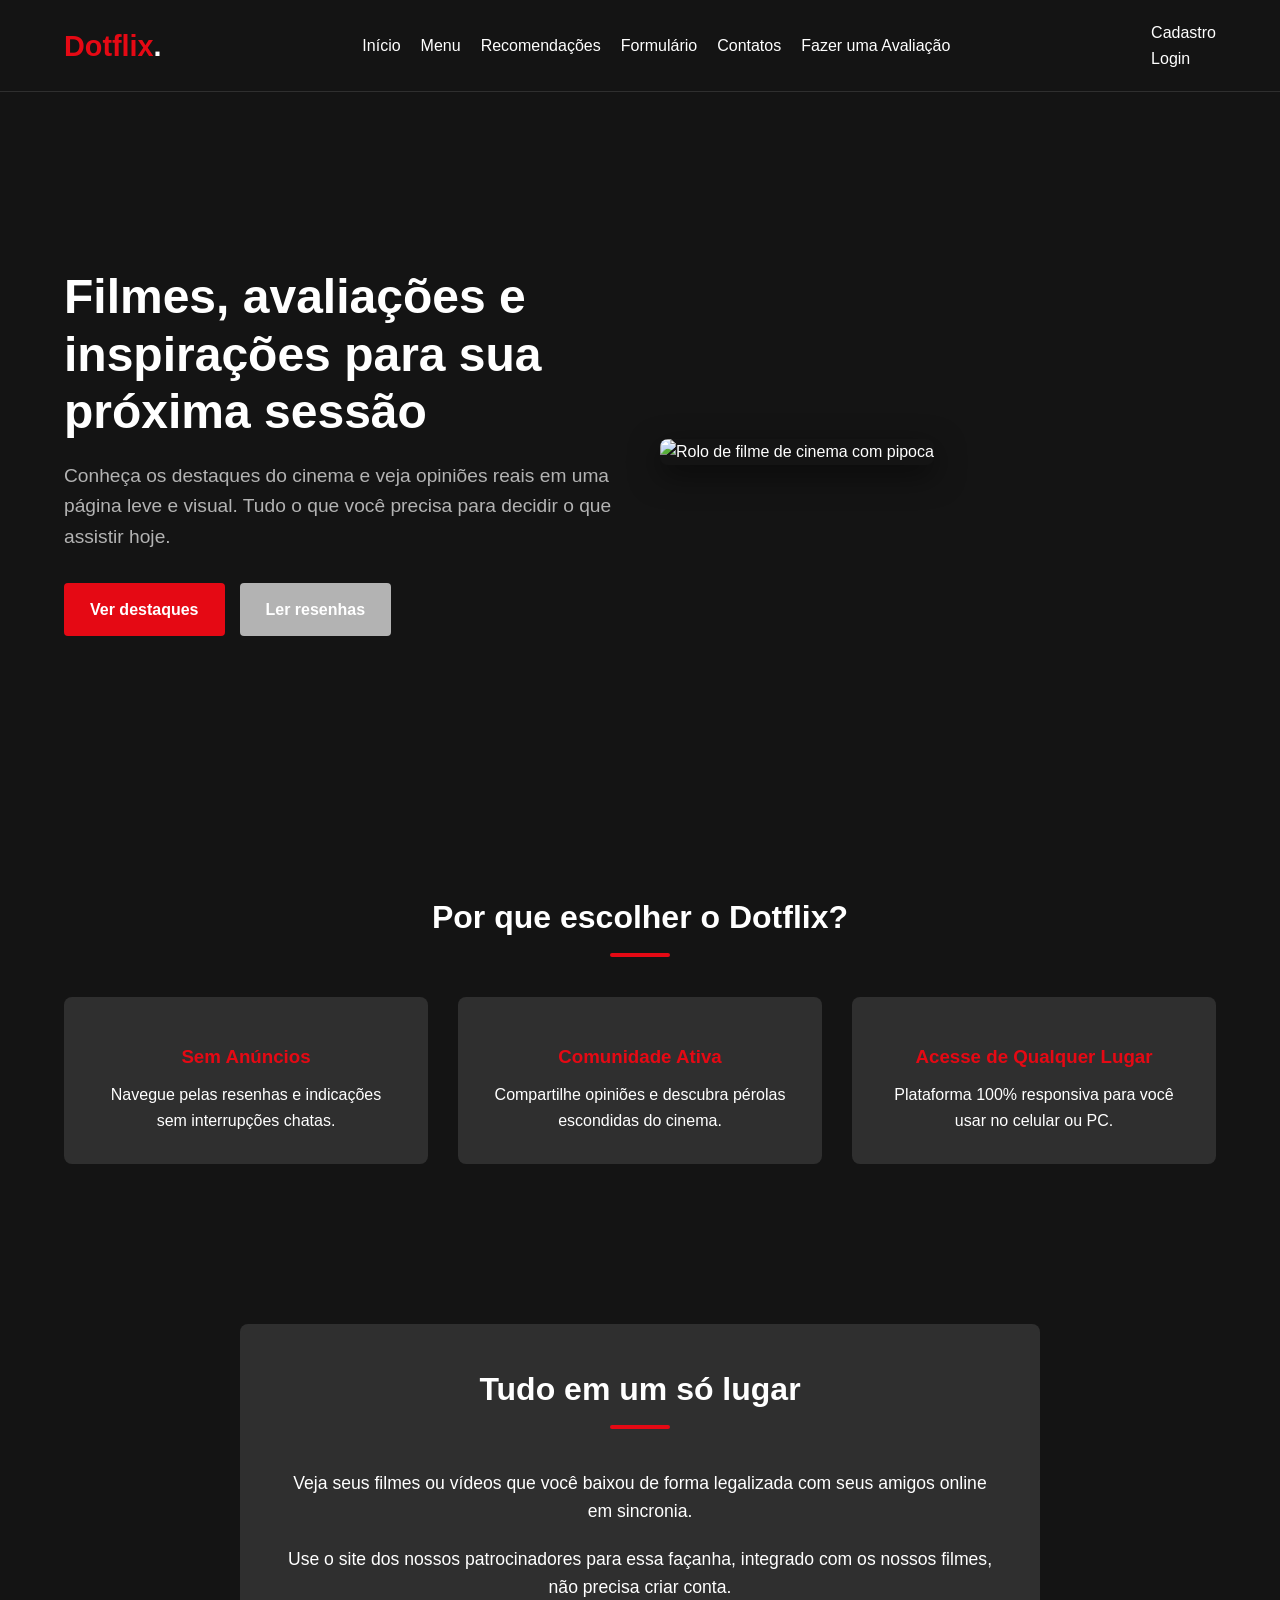
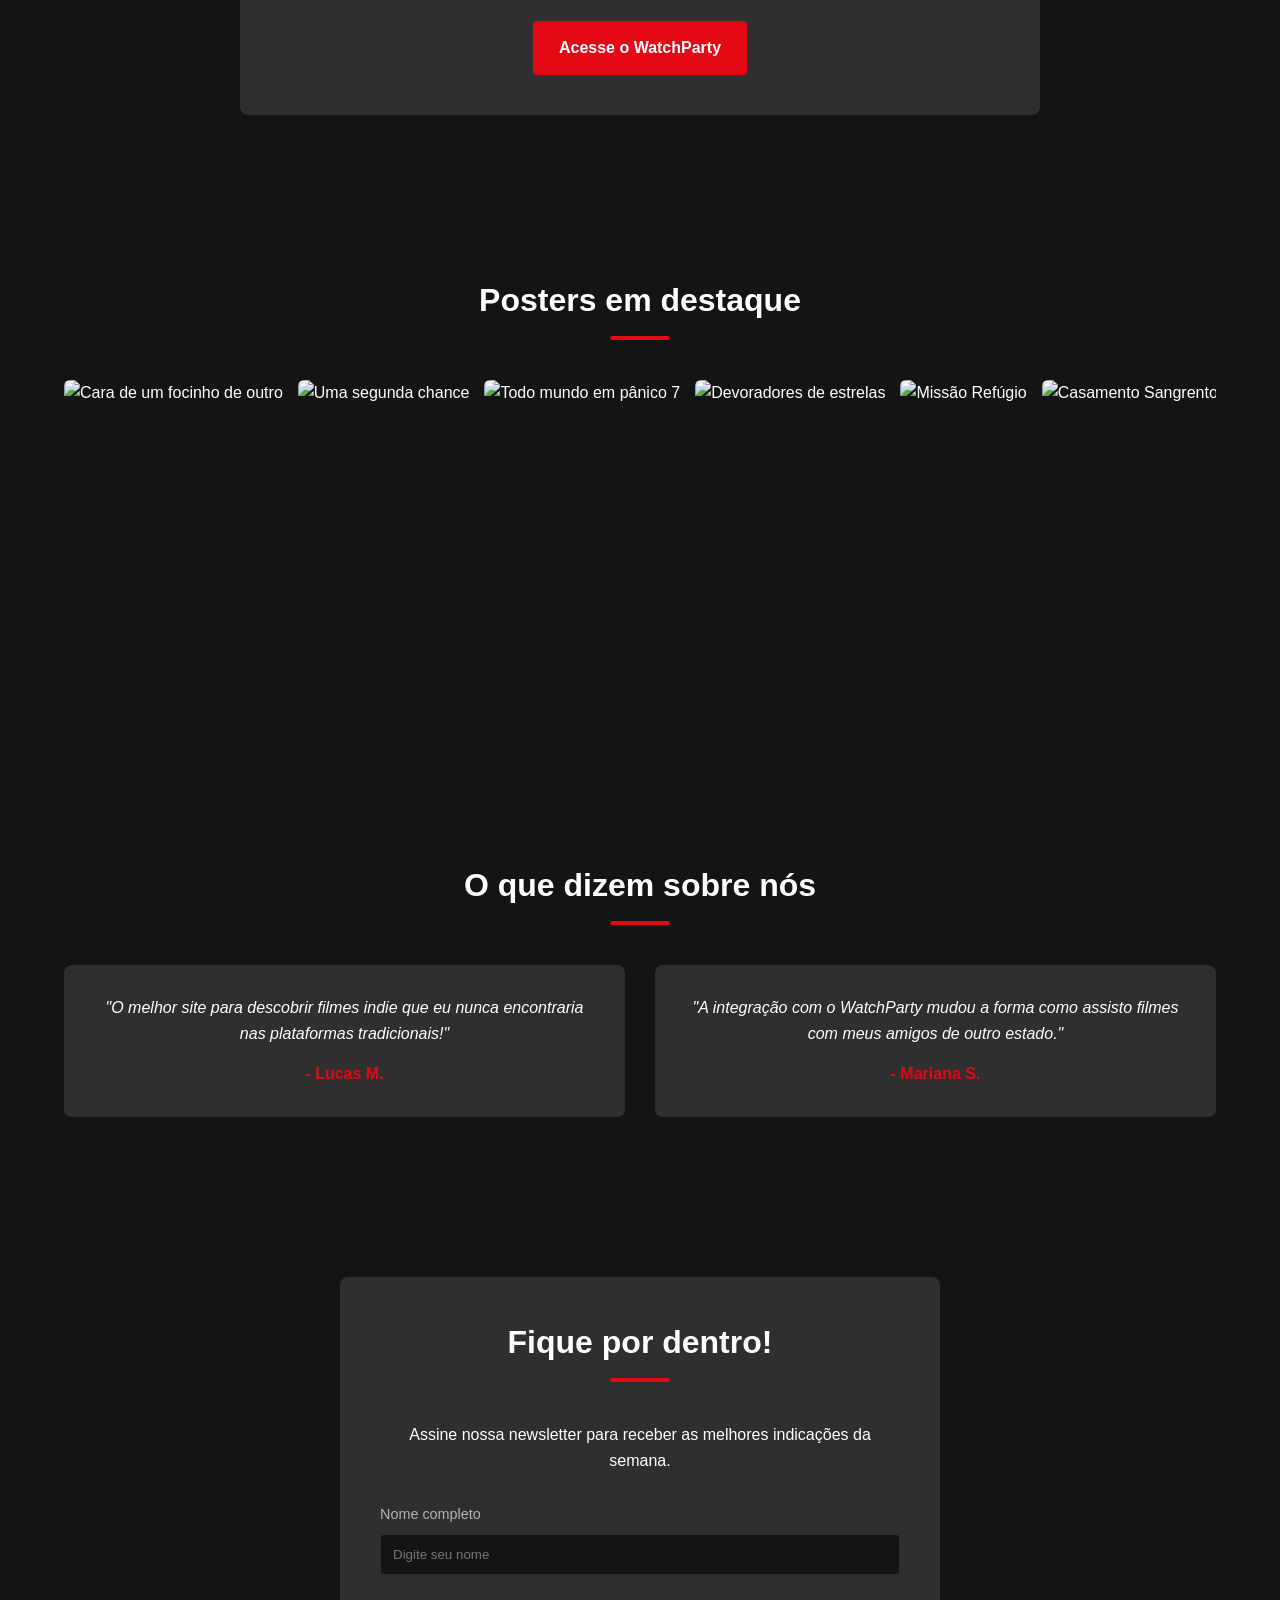
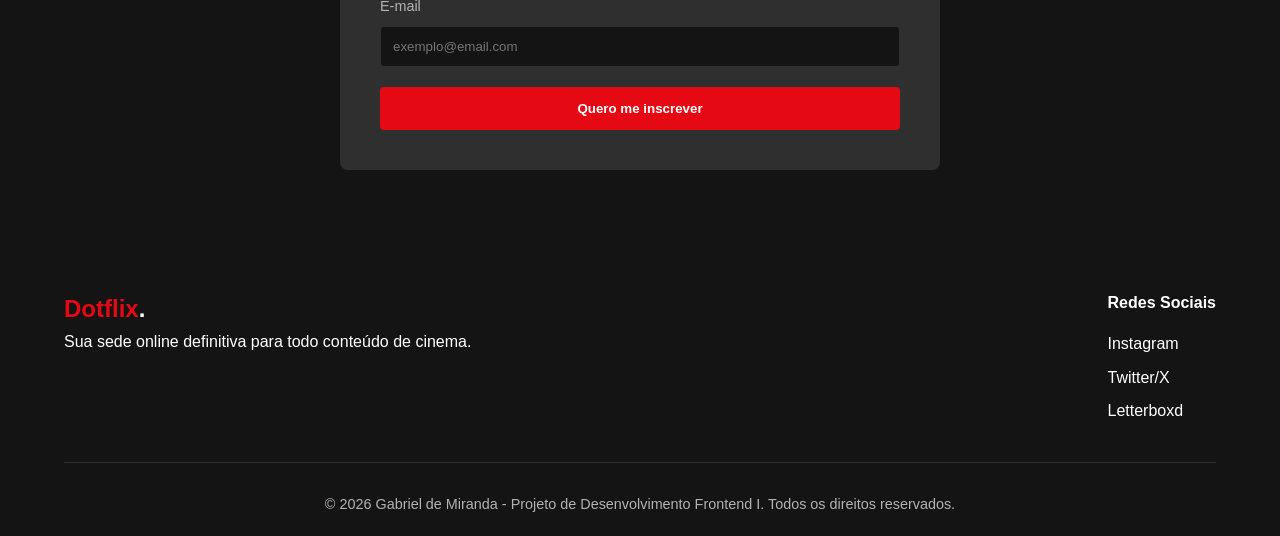
==== commit f8ade77d: "." ====
--- a/index.html
+++ b/index.html
@@ -30,7 +30,6 @@
             <li><a href="conta/cadastro.html">Cadastro</a></li>
             <li><a href="conta/login.html">Login</a></li>
         </ul>
-        <a class="button btn-outline" href="#cadastro">Criar Conta</a>
     </header>
 
     <main>
@@ -162,8 +161,6 @@
                     <li><a href="dotflix">Letterboxd</a></li>
                 </ul>
             </div>
-            <nav>
-                <ul>
         </div>
         <div class="footer-bottom">
             <p>© 2026 Gabriel de Miranda - Projeto de Desenvolvimento Frontend I. Todos os direitos reservados.</p>
